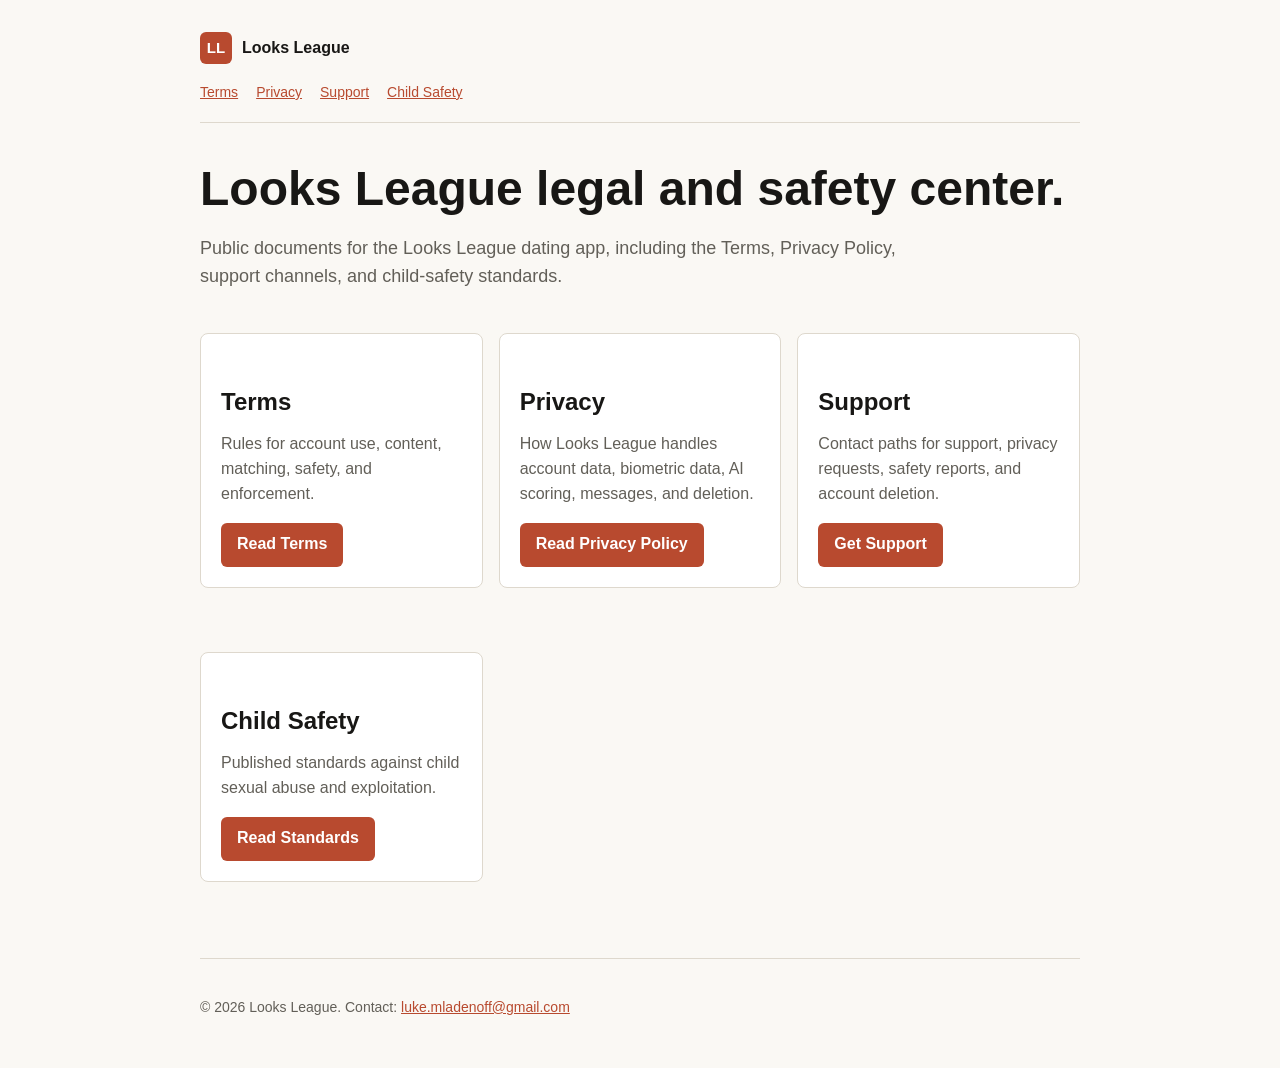
==== index.html @ 1ca0781a "Publish Looks League legal site" ====
<!doctype html>
<html lang="en">
  <head>
    <meta charset="utf-8" />
    <meta name="viewport" content="width=device-width, initial-scale=1" />
    <title>Looks League Legal</title>
    <link rel="stylesheet" href="/styles.css" />
  </head>
  <body>
    <header>
      <a class="brand" href="/"><span class="mark">LL</span><span>Looks League</span></a>
      <nav>
        <a href="/terms/">Terms</a>
        <a href="/privacy/">Privacy</a>
        <a href="/support/">Support</a>
        <a href="/child-safety/">Child Safety</a>
      </nav>
    </header>
    <main>
      <h1>Looks League legal and safety center.</h1>
      <p class="lede">
        Public documents for the Looks League dating app, including the Terms,
        Privacy Policy, support channels, and child-safety standards.
      </p>
      <section class="grid" aria-label="Legal pages">
        <article class="panel">
          <h2>Terms</h2>
          <p>Rules for account use, content, matching, safety, and enforcement.</p>
          <a class="button" href="/terms/">Read Terms</a>
        </article>
        <article class="panel">
          <h2>Privacy</h2>
          <p>How Looks League handles account data, biometric data, AI scoring, messages, and deletion.</p>
          <a class="button" href="/privacy/">Read Privacy Policy</a>
        </article>
        <article class="panel">
          <h2>Support</h2>
          <p>Contact paths for support, privacy requests, safety reports, and account deletion.</p>
          <a class="button" href="/support/">Get Support</a>
        </article>
        <article class="panel">
          <h2>Child Safety</h2>
          <p>Published standards against child sexual abuse and exploitation.</p>
          <a class="button" href="/child-safety/">Read Standards</a>
        </article>
      </section>
    </main>
    <footer>
      <p>&copy; 2026 Looks League. Contact: <a href="mailto:luke.mladenoff@gmail.com">luke.mladenoff@gmail.com</a></p>
    </footer>
  </body>
</html>
---- styles.css ----
:root {
  color-scheme: light dark;
  --bg: #faf8f4;
  --ink: #181715;
  --muted: #625f58;
  --line: #ded8cd;
  --panel: #ffffff;
  --accent: #b84a2f;
  --accent-ink: #ffffff;
  --max: 880px;
}

@media (prefers-color-scheme: dark) {
  :root {
    --bg: #121212;
    --ink: #f2eee7;
    --muted: #beb7aa;
    --line: #3a352f;
    --panel: #1b1a18;
    --accent: #e46f4d;
    --accent-ink: #160b07;
  }
}

* {
  box-sizing: border-box;
}

html {
  font-family: -apple-system, BlinkMacSystemFont, "Segoe UI", sans-serif;
  line-height: 1.55;
  background: var(--bg);
  color: var(--ink);
}

body {
  margin: 0;
}

a {
  color: var(--accent);
}

header,
main,
footer {
  width: min(var(--max), calc(100% - 32px));
  margin: 0 auto;
}

header {
  padding: 32px 0 18px;
  border-bottom: 1px solid var(--line);
}

.brand {
  display: inline-flex;
  align-items: center;
  gap: 10px;
  color: var(--ink);
  text-decoration: none;
  font-weight: 800;
  letter-spacing: 0;
}

.mark {
  display: inline-grid;
  width: 32px;
  height: 32px;
  place-items: center;
  border-radius: 6px;
  background: var(--accent);
  color: var(--accent-ink);
  font-size: 15px;
}

nav {
  display: flex;
  flex-wrap: wrap;
  gap: 12px 18px;
  margin-top: 18px;
  font-size: 14px;
}

main {
  padding: 38px 0 52px;
}

footer {
  padding: 24px 0 36px;
  border-top: 1px solid var(--line);
  color: var(--muted);
  font-size: 14px;
}

h1,
h2,
h3 {
  line-height: 1.18;
  letter-spacing: 0;
}

h1 {
  margin: 0 0 12px;
  font-size: clamp(32px, 5vw, 48px);
}

h2 {
  margin: 34px 0 12px;
  font-size: 24px;
}

h3 {
  margin: 24px 0 8px;
  font-size: 18px;
}

p,
li {
  color: var(--muted);
}

ul,
ol {
  padding-left: 22px;
}

.lede {
  max-width: 720px;
  font-size: 18px;
}

.meta {
  color: var(--muted);
  font-size: 14px;
}

.panel {
  margin: 24px 0;
  padding: 20px;
  border: 1px solid var(--line);
  border-radius: 8px;
  background: var(--panel);
}

.grid {
  display: grid;
  grid-template-columns: repeat(auto-fit, minmax(220px, 1fr));
  gap: 16px;
}

table {
  width: 100%;
  border-collapse: collapse;
  margin: 18px 0;
  overflow-wrap: anywhere;
}

th,
td {
  padding: 12px;
  border: 1px solid var(--line);
  text-align: left;
  vertical-align: top;
}

th {
  color: var(--ink);
  background: color-mix(in srgb, var(--panel) 86%, var(--accent) 14%);
}

.button {
  display: inline-flex;
  align-items: center;
  justify-content: center;
  min-height: 44px;
  padding: 0 16px;
  border-radius: 6px;
  background: var(--accent);
  color: var(--accent-ink);
  text-decoration: none;
  font-weight: 700;
}
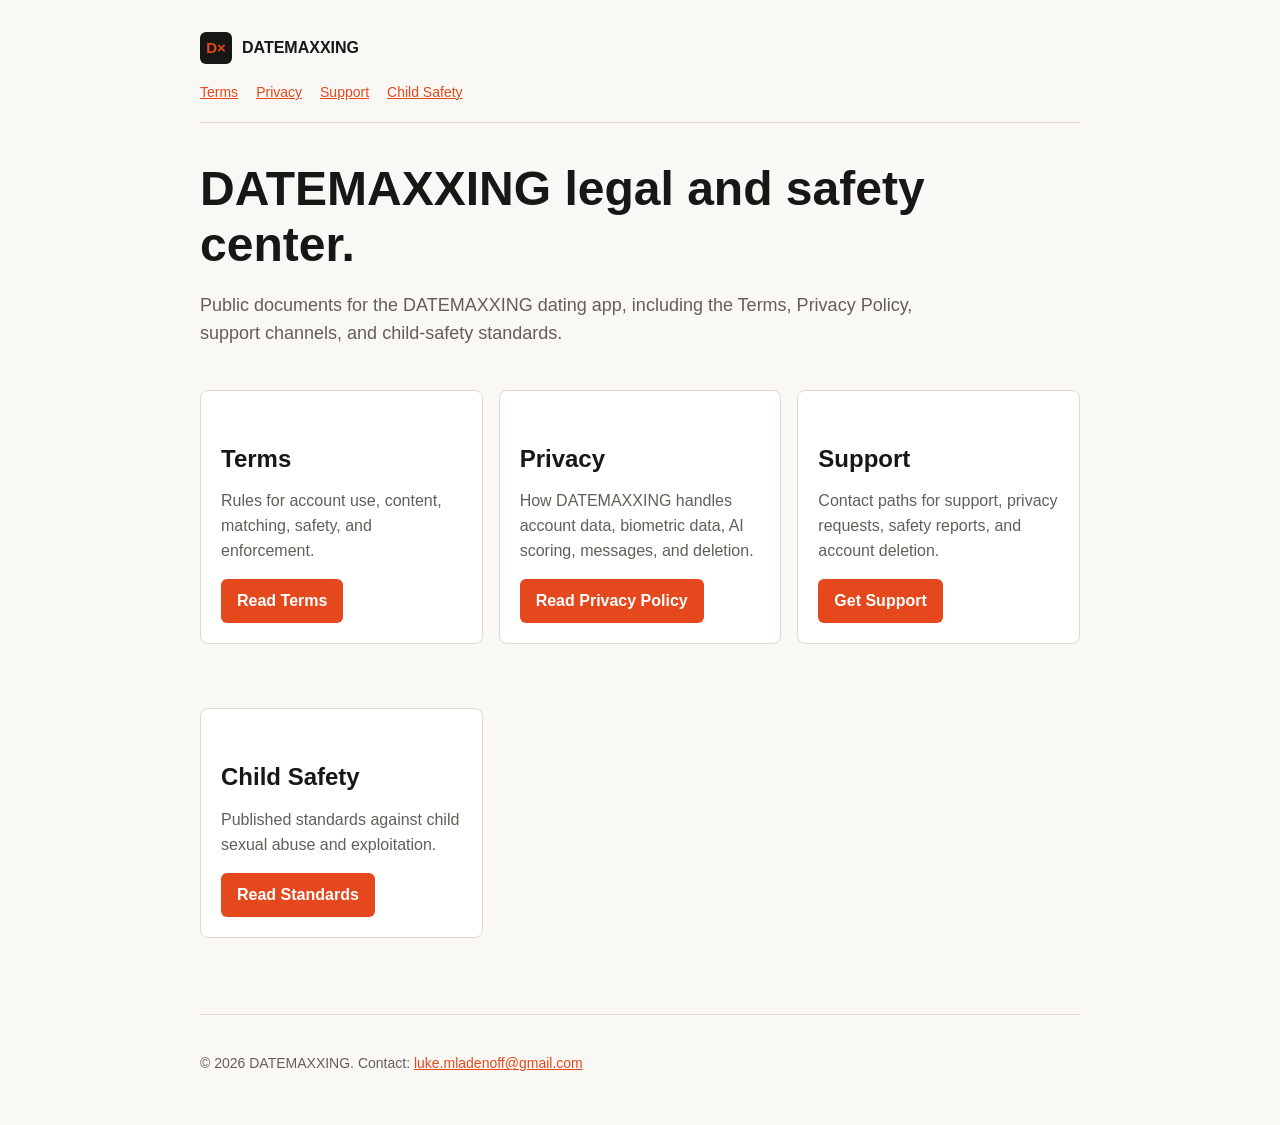
==== commit b25ab779: "Rebrand legal site as DATEMAXXING" ====
--- a/index.html
+++ b/index.html
@@ -3,12 +3,12 @@
   <head>
     <meta charset="utf-8" />
     <meta name="viewport" content="width=device-width, initial-scale=1" />
-    <title>Looks League Legal</title>
+    <title>DATEMAXXING Legal</title>
     <link rel="stylesheet" href="/styles.css" />
   </head>
   <body>
     <header>
-      <a class="brand" href="/"><span class="mark">LL</span><span>Looks League</span></a>
+      <a class="brand" href="/"><span class="mark">D×</span><span>DATEMAXXING</span></a>
       <nav>
         <a href="/terms/">Terms</a>
         <a href="/privacy/">Privacy</a>
@@ -17,9 +17,9 @@
       </nav>
     </header>
     <main>
-      <h1>Looks League legal and safety center.</h1>
+      <h1>DATEMAXXING legal and safety center.</h1>
       <p class="lede">
-        Public documents for the Looks League dating app, including the Terms,
+        Public documents for the DATEMAXXING dating app, including the Terms,
         Privacy Policy, support channels, and child-safety standards.
       </p>
       <section class="grid" aria-label="Legal pages">
@@ -30,7 +30,7 @@
         </article>
         <article class="panel">
           <h2>Privacy</h2>
-          <p>How Looks League handles account data, biometric data, AI scoring, messages, and deletion.</p>
+          <p>How DATEMAXXING handles account data, biometric data, AI scoring, messages, and deletion.</p>
           <a class="button" href="/privacy/">Read Privacy Policy</a>
         </article>
         <article class="panel">
@@ -46,7 +46,7 @@
       </section>
     </main>
     <footer>
-      <p>&copy; 2026 Looks League. Contact: <a href="mailto:luke.mladenoff@gmail.com">luke.mladenoff@gmail.com</a></p>
+      <p>&copy; 2026 DATEMAXXING. Contact: <a href="mailto:luke.mladenoff@gmail.com">luke.mladenoff@gmail.com</a></p>
     </footer>
   </body>
 </html>
--- a/styles.css
+++ b/styles.css
@@ -5,7 +5,7 @@
   --muted: #625f58;
   --line: #ded8cd;
   --panel: #ffffff;
-  --accent: #b84a2f;
+  --accent: #e5481d;
   --accent-ink: #ffffff;
   --max: 880px;
 }
@@ -17,7 +17,7 @@
     --muted: #beb7aa;
     --line: #3a352f;
     --panel: #1b1a18;
-    --accent: #e46f4d;
+    --accent: #ff6a3d;
     --accent-ink: #160b07;
   }
 }
@@ -69,8 +69,8 @@
   height: 32px;
   place-items: center;
   border-radius: 6px;
-  background: var(--accent);
-  color: var(--accent-ink);
+  background: var(--ink);
+  color: var(--accent);
   font-size: 15px;
 }
 
